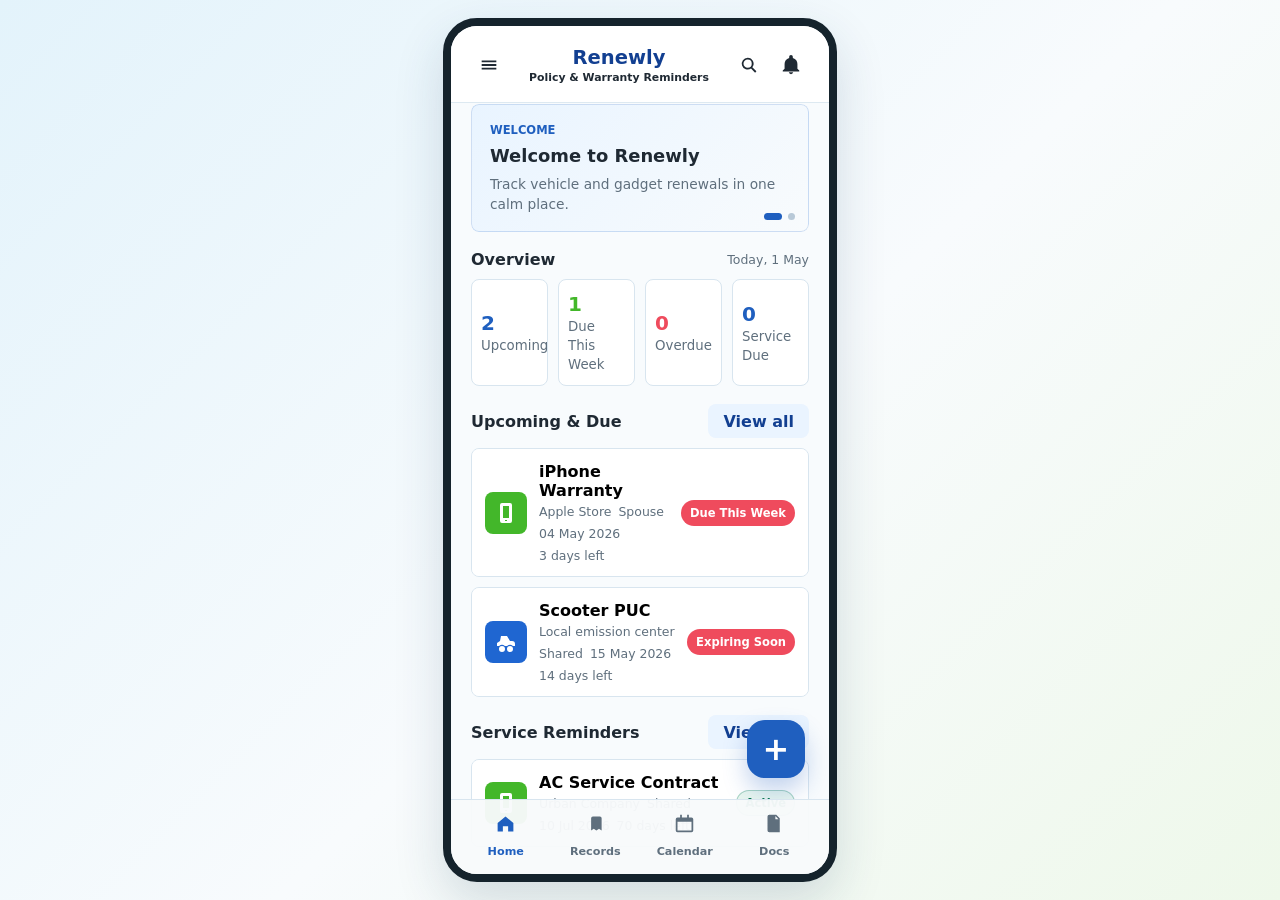
==== android/app/src/main/assets/index.html @ 43bb4f67 "Initial Renewly MVP" ====
<!doctype html>
<html lang="en">
  <head>
    <meta charset="utf-8" />
    <meta name="viewport" content="width=device-width, initial-scale=1" />
    <title>Renewly: Policy & Warranty Reminders</title>
    <link rel="stylesheet" href="styles.css" />
  </head>
  <body>
    <main class="phone-shell" aria-label="Renewly mobile app prototype">
      <section class="app-screen">
        <header class="topbar">
          <button class="header-icon" type="button" data-action="open-settings" aria-label="Open options">
            <svg viewBox="0 0 24 24" aria-hidden="true"><path d="M4 7h16v2H4zm0 4h16v2H4zm0 4h16v2H4z" /></svg>
          </button>
          <div>
            <h1 id="top-title">Renewly</h1>
            <p id="top-subtitle">Policy & Warranty Reminders</p>
          </div>
          <div class="header-actions">
            <button class="header-icon" type="button" data-action="toggle-search" aria-label="Search">
              <svg viewBox="0 0 24 24" aria-hidden="true"><path d="M10.5 4a6.5 6.5 0 0 1 5.14 10.48l4.44 4.44-1.42 1.42-4.44-4.44A6.5 6.5 0 1 1 10.5 4zm0 2a4.5 4.5 0 1 0 0 9 4.5 4.5 0 0 0 0-9z" /></svg>
            </button>
            <button class="header-icon" type="button" data-action="open-notifications" aria-label="Open notifications">
              <svg viewBox="0 0 24 24" aria-hidden="true"><path d="M12 22a2.5 2.5 0 0 0 2.4-2h-4.8A2.5 2.5 0 0 0 12 22zm7-6v-5a7 7 0 0 0-5-6.7V3a2 2 0 0 0-4 0v1.3A7 7 0 0 0 5 11v5l-2 2v1h18v-1z" /></svg>
            </button>
          </div>
        </header>
        <div class="top-search-panel" id="top-search-panel" hidden>
          <label class="search-field">
            <svg viewBox="0 0 24 24" aria-hidden="true"><path d="M10.5 4a6.5 6.5 0 0 1 5.14 10.48l4.44 4.44-1.42 1.42-4.44-4.44A6.5 6.5 0 1 1 10.5 4zm0 2a4.5 4.5 0 1 0 0 9 4.5 4.5 0 0 0 0-9z" /></svg>
            <input id="global-search-input" type="search" placeholder="Search Renewly" />
          </label>
        </div>

        <section class="content active" id="view-home" data-view="home">
          <label class="search-field screen-search">
            <span aria-hidden="true">Search</span>
            <input id="home-search-input" type="search" placeholder="Search home" />
          </label>

          <div class="announcement-carousel" aria-label="Renewly announcements">
            <div class="announcement-track" id="announcement-track">
              <article class="announcement-slide">
                <small>Welcome</small>
                <strong>Welcome to Renewly</strong>
                <span>Track vehicle and gadget renewals in one calm place.</span>
              </article>
              <article class="announcement-slide offer">
                <small>Reminder</small>
                <strong>Keep bills ready</strong>
                <span>Add photos now so renewal time is easier later.</span>
              </article>
            </div>
            <div class="announcement-dots" aria-label="Announcement slides">
              <button class="active" type="button" data-slide-index="0" aria-label="Show welcome slide"></button>
              <button type="button" data-slide-index="1" aria-label="Show reminder slide"></button>
            </div>
          </div>

          <div class="section-heading compact">
            <h2>Overview</h2>
            <small>Today, 1 May</small>
          </div>
          <div class="summary-grid" aria-label="Renewly summary">
            <button type="button" data-summary-filter="upcoming" aria-label="View upcoming records"><span id="summary-upcoming">0</span><small>Upcoming</small></button>
            <button type="button" data-summary-filter="due-week" aria-label="View records due this week"><span id="summary-due-week">0</span><small>Due This Week</small></button>
            <button type="button" data-summary-filter="overdue" aria-label="View overdue records"><span id="summary-overdue">0</span><small>Overdue</small></button>
            <button type="button" data-summary-filter="service" aria-label="View service due records"><span id="summary-service">0</span><small>Service Due</small></button>
          </div>

          <div class="section-heading">
            <h2>Upcoming & Due</h2>
            <button type="button" data-action="show-records">View all</button>
          </div>
          <div class="record-list" id="attention-list"></div>

          <div class="section-heading">
            <h2>Service Reminders</h2>
            <button type="button" data-filter-shortcut="Automobile">View all</button>
          </div>
          <div class="record-list" id="service-list"></div>
        </section>

        <section class="content" id="view-records" data-view="records">
          <div class="toolbar">
            <label class="search-field">
              <span aria-hidden="true">Search</span>
              <input id="search-input" type="search" placeholder="Search records" />
            </label>
            <select id="category-filter" aria-label="Filter records by category">
              <option value="All">All</option>
              <option value="Automobile">Automobiles</option>
              <option value="Electronics">Electronics</option>
            </select>
          </div>
          <div class="record-list" id="record-list"></div>
        </section>

        <section class="content" id="view-calendar" data-view="calendar">
          <label class="search-field screen-search">
            <span aria-hidden="true">Search</span>
            <input id="calendar-search-input" type="search" placeholder="Search calendar" />
          </label>
          <div class="calendar-card">
            <div>
              <p class="eyebrow">May 2026</p>
              <h2>Renewal Calendar</h2>
            </div>
            <div class="calendar-strip" id="calendar-strip"></div>
          </div>
          <div class="section-heading"><h2>Upcoming Timeline</h2></div>
          <div class="timeline" id="timeline-list"></div>
        </section>

        <section class="content" id="view-documents" data-view="documents">
          <label class="search-field screen-search">
            <span aria-hidden="true">Search</span>
            <input id="document-search-input" type="search" placeholder="Search documents" />
          </label>
          <div class="segment-tabs" aria-label="Filter documents">
            <button class="active" type="button" data-document-filter="All">All</button>
            <button type="button" data-document-filter="Automobile">Automobiles</button>
            <button type="button" data-document-filter="Electronics">Electronics</button>
          </div>
          <div class="section-heading">
            <h2>Documents</h2>
            <button type="button" data-action="open-add">Attach new</button>
          </div>
          <div class="document-list" id="document-list"></div>
        </section>

        <section class="content" id="view-settings" data-view="settings">
          <label class="search-field screen-search">
            <span aria-hidden="true">Search</span>
            <input id="settings-search-input" type="search" placeholder="Search settings" />
          </label>
          <div class="settings-group" data-settings-group="reminder defaults 90 days 30 days 7 days 1 day before">
            <h2>Reminder Defaults</h2>
            <label><input type="checkbox" checked data-reminder="90" /> 90 days before</label>
            <label><input type="checkbox" checked data-reminder="30" /> 30 days before</label>
            <label><input type="checkbox" checked data-reminder="7" /> 7 days before</label>
            <label><input type="checkbox" checked data-reminder="1" /> 1 day before</label>
          </div>
          <div class="settings-group" data-settings-group="family labels self spouse child parent shared">
            <h2>Family Labels</h2>
            <div class="chip-row">
              <span>Self</span><span>Spouse</span><span>Child</span><span>Parent</span><span>Shared</span>
            </div>
          </div>
          <div class="settings-group" data-settings-group="privacy backup app lock export reset demo data local first">
            <h2>Privacy & Backup</h2>
            <label><input type="checkbox" id="app-lock-toggle" /> App lock</label>
            <button class="settings-button" type="button" data-action="export-data">Backup now</button>
            <button class="settings-button muted" type="button" data-action="reset-demo">Reset demo data</button>
            <p class="settings-note" id="settings-note">Local-first data is stored in this browser.</p>
          </div>
          <div class="settings-group" data-settings-group="notifications reminder alerts permission android local notifications">
            <h2>Notification Readiness</h2>
            <label><input type="checkbox" id="notification-ready-toggle" /> Prepare reminder alerts</label>
            <p class="settings-note" id="notification-note">Real Android notifications will be connected in the native app step.</p>
          </div>
          <div class="settings-group" data-settings-group="ocr future bill policy warranty card scan">
            <h2>Future OCR</h2>
            <p class="settings-note">OCR is intentionally outside this MVP. For now, attach photos manually and keep records simple.</p>
          </div>
        </section>

        <button class="fab" type="button" data-action="open-add" aria-label="Add record">+</button>

        <nav class="bottom-nav" aria-label="Primary navigation">
          <button class="active" type="button" data-nav="home" aria-label="Home">
            <svg viewBox="0 0 24 24" aria-hidden="true"><path d="M3 11.5 12 4l9 7.5V21h-6v-6H9v6H3z" /></svg>
            <span>Home</span>
          </button>
          <button type="button" data-nav="records" aria-label="Records">
            <svg viewBox="0 0 24 24" aria-hidden="true"><path d="M7 4h10a2 2 0 0 1 2 2v14l-3-2-3 2-3-2-3 2V6a2 2 0 0 1 2-2zm2 5h6v2H9zm0 4h6v2H9z" /></svg>
            <span>Records</span>
          </button>
          <button type="button" data-nav="calendar" aria-label="Calendar">
            <svg viewBox="0 0 24 24" aria-hidden="true"><path d="M7 2h2v3h6V2h2v3h3a2 2 0 0 1 2 2v13a2 2 0 0 1-2 2H4a2 2 0 0 1-2-2V7a2 2 0 0 1 2-2h3zm13 8H4v10h16z" /></svg>
            <span>Calendar</span>
          </button>
          <button type="button" data-nav="documents" aria-label="Documents">
            <svg viewBox="0 0 24 24" aria-hidden="true"><path d="M6 2h8l4 4v16H6a2 2 0 0 1-2-2V4a2 2 0 0 1 2-2zm7 1.5V7h3.5zM8 12h8v2H8zm0 4h8v2H8z" /></svg>
            <span>Docs</span>
          </button>
        </nav>
      </section>
    </main>

    <dialog class="record-dialog" id="record-dialog">
      <form id="record-form" method="dialog">
        <div class="dialog-header">
          <div>
            <p class="eyebrow" id="record-form-mode">New reminder</p>
            <h2 id="record-form-title">Add Record</h2>
          </div>
          <button class="icon-button" type="button" data-action="close-add" aria-label="Close">X</button>
        </div>

        <label>Category
          <select name="category" required>
            <option value="Automobile">Automobile</option>
            <option value="Electronics">Electronics</option>
          </select>
        </label>
        <label>Item name
          <input name="title" required placeholder="Car insurance, iPhone warranty" />
        </label>
        <div class="two-column">
          <label>Type
            <select name="type" required>
              <option>Insurance</option><option>Warranty</option><option>Service</option><option>PUC</option><option>AMC</option>
            </select>
          </label>
          <label>Full name
            <input name="owner" required placeholder="Name as per policy or bill" />
          </label>
        </div>
        <div class="two-column">
          <label>Start date
            <input name="startDate" type="date" required />
          </label>
          <label>Expiry date
            <input name="expiryDate" type="date" required />
          </label>
        </div>
        <label>Provider or seller
          <input name="provider" placeholder="ICICI Lombard, Croma, Apple" />
        </label>
        <div class="two-column">
          <label>Policy / serial no.
            <input name="referenceNumber" placeholder="Policy no., IMEI, serial no." />
          </label>
          <label>Amount / premium
            <input name="amount" inputmode="decimal" placeholder="Example: 12450" />
          </label>
        </div>
        <label>Coverage / value
          <input name="coverageValue" placeholder="IDV, covered value, warranty value" />
        </label>
        <div class="category-fields automobile-fields" data-category-fields="Automobile">
          <div class="two-column">
            <label>Registration no.
              <input name="vehicleNumber" placeholder="MH01AB1234" />
            </label>
            <label>Odometer / service km
              <input name="odometer" inputmode="numeric" placeholder="Example: 45000" />
            </label>
          </div>
        </div>
        <div class="category-fields electronics-fields" data-category-fields="Electronics">
          <div class="two-column">
            <label>Purchase store
              <input name="purchaseStore" placeholder="Croma, Amazon, Apple" />
            </label>
            <label>Warranty type
              <input name="warrantyType" placeholder="Brand, extended, AMC" />
            </label>
          </div>
        </div>
        <label>Document name
          <input name="documentName" placeholder="Bill photo, policy PDF, warranty card" />
        </label>
        <label>Attach photo or file
          <input name="documentFile" type="file" accept="image/*,.pdf" />
        </label>
        <label>Notes
          <textarea name="notes" rows="3" placeholder="Policy number, serial number, service center info"></textarea>
        </label>

        <div class="dialog-actions">
          <button class="ghost-button" type="button" data-action="close-add">Cancel</button>
          <button class="primary-button" type="submit">Save record</button>
        </div>
      </form>
    </dialog>

    <dialog class="record-dialog" id="renewal-dialog">
      <form id="renewal-form" method="dialog">
        <div class="dialog-header">
          <div>
            <p class="eyebrow">Linked renewal</p>
            <h2>Renew Record</h2>
          </div>
          <button class="icon-button" type="button" data-action="close-renewal" aria-label="Close">X</button>
        </div>

        <label>New provider or seller
          <input name="provider" placeholder="Renewal provider" />
        </label>
        <div class="two-column">
          <label>Renewal date
            <input name="renewalDate" type="date" required />
          </label>
          <label>New expiry date
            <input name="expiryDate" type="date" required />
          </label>
        </div>
        <label>Amount paid
          <input name="amount" inputmode="decimal" placeholder="Example: 14500" />
        </label>
        <label>New bill or policy document name
          <input name="documentName" placeholder="Renewal bill, policy PDF, invoice" />
        </label>
        <label>Attach new photo or file
          <input name="documentFile" type="file" accept="image/*,.pdf" />
        </label>
        <label>Renewal notes
          <textarea name="notes" rows="3" placeholder="Coverage changes, plan details, policy number"></textarea>
        </label>

        <div class="dialog-actions">
          <button class="ghost-button" type="button" data-action="close-renewal">Cancel</button>
          <button class="primary-button" type="submit">Save renewal</button>
        </div>
      </form>
    </dialog>

    <dialog class="record-dialog" id="document-dialog">
      <div class="dialog-header">
        <div>
          <p class="eyebrow" id="document-dialog-category">Document</p>
          <h2 id="document-dialog-title">Document Details</h2>
        </div>
        <button class="icon-button" type="button" data-action="close-document" aria-label="Close">X</button>
      </div>
      <div class="document-detail" id="document-detail"></div>
      <div class="dialog-actions">
        <button class="ghost-button" type="button" data-action="close-document">Close</button>
      </div>
    </dialog>

    <dialog class="record-dialog" id="notification-dialog">
      <div class="dialog-header">
        <div>
          <p class="eyebrow">Reminders</p>
          <h2>Upcoming Notifications</h2>
        </div>
        <button class="icon-button" type="button" data-action="close-notifications" aria-label="Close">X</button>
      </div>
      <div class="notification-list" id="notification-list"></div>
      <div class="dialog-actions">
        <button class="ghost-button" type="button" data-action="close-notifications">Close</button>
      </div>
    </dialog>

    <script src="app.js"></script>
  </body>
</html>
---- android/app/src/main/assets/styles.css ----
:root {
  --bg: #eef7fb;
  --surface: #f8fbfd;
  --panel: #ffffff;
  --ink: #1f2933;
  --muted: #5f6f7d;
  --line: #d8e5ef;
  --brand: #1f5fbf;
  --brand-dark: #123f91;
  --brand-soft: #eaf4ff;
  --marine: #0f5f7a;
  --fresh: #43b72a;
  --fresh-soft: #e9f8e6;
  --auto: #1f66d1;
  --electronics: #43b72a;
  --danger: #ef4b5d;
  --warn: #d47708;
  --ok: #168764;
  --dark: #26313b;
  --shadow: 0 20px 50px rgba(24, 63, 94, 0.16);
}

* {
  box-sizing: border-box;
}

body {
  min-height: 100vh;
  margin: 0;
  display: grid;
  place-items: center;
  background: linear-gradient(135deg, #e3f3fb 0%, #f8fbfd 54%, #eef8ea 100%);
  color: var(--ink);
  font-family: Inter, system-ui, -apple-system, BlinkMacSystemFont, "Segoe UI", sans-serif;
  font-family: system-ui, -apple-system, BlinkMacSystemFont, "Segoe UI", sans-serif;
}

button,
input,
select,
textarea {
  font: inherit;
}

button {
  cursor: pointer;
}

.phone-shell {
  width: min(100vw, 430px);
  min-height: 100vh;
  padding: 18px;
}

.app-screen {
  position: relative;
  display: flex;
  flex-direction: column;
  height: calc(100vh - 36px);
  min-height: 720px;
  overflow: hidden;
  border: 8px solid #15232c;
  border-radius: 34px;
  background: var(--surface);
  box-shadow: var(--shadow);
}

.topbar {
  display: flex;
  align-items: center;
  justify-content: space-between;
  gap: 16px;
  padding: 20px 20px 18px;
  background: var(--panel);
  box-shadow: 0 1px 0 rgba(216, 229, 239, 0.8);
}

.topbar > div:not(.header-actions) {
  min-width: 0;
  text-align: center;
}

#top-title {
  color: var(--brand-dark);
  font-size: 1.22rem;
}

#top-subtitle {
  margin: 2px 0 0;
  color: var(--ink);
  font-size: 0.68rem;
  font-weight: 700;
}

.eyebrow {
  margin: 0 0 4px;
  color: var(--brand);
  font-size: 0.75rem;
  font-weight: 800;
  text-transform: uppercase;
  letter-spacing: 0;
}

h1,
h2,
p {
  margin-top: 0;
}

h1 {
  margin-bottom: 0;
  font-size: 1.3rem;
  line-height: 1.18;
}

h2 {
  margin-bottom: 0;
  font-size: 1rem;
}

.icon-button {
  display: grid;
  width: 42px;
  height: 42px;
  place-items: center;
  border: 1px solid var(--line);
  border-radius: 8px;
  background: var(--panel);
  color: var(--ink);
  font-size: 0.75rem;
  font-weight: 800;
}

.header-actions {
  display: flex;
  align-items: center;
  gap: 6px;
}

.header-icon {
  display: grid;
  width: 36px;
  height: 36px;
  place-items: center;
  border: 0;
  border-radius: 8px;
  background: transparent;
  color: var(--ink);
}

.header-icon svg {
  width: 22px;
  height: 22px;
  fill: currentColor;
}

.top-search-panel {
  padding: 0 20px 12px;
  background: var(--panel);
}

.top-search-panel[hidden] {
  display: none;
}

.top-search-panel .search-field {
  min-height: 42px;
  background: #f4f8fb;
}

.top-search-panel svg,
.search-field svg {
  width: 18px;
  height: 18px;
  flex: 0 0 auto;
  fill: var(--brand);
}

.dialog-actions {
  display: flex;
  gap: 10px;
}

.primary-button,
.ghost-button,
.section-heading button {
  min-height: 42px;
  border: 0;
  border-radius: 8px;
  padding: 0 14px;
  font-weight: 800;
}

.primary-button {
  background: var(--brand);
  color: white;
}

.ghost-button,
.section-heading button {
  background: #eef5f4;
  color: var(--ink);
  border: 1px solid transparent;
}

.content {
  display: none;
  flex: 1 1 auto;
  min-height: 0;
  overflow-y: auto;
  padding: 0 20px 118px;
}

.content.active {
  display: block;
}

.search-field.screen-search {
  display: none;
}

.announcement-carousel {
  position: relative;
  margin: 2px 0 18px;
  overflow: hidden;
  border-radius: 8px;
}

.announcement-track {
  display: flex;
  overflow-x: auto;
  scroll-snap-type: x mandatory;
  scroll-behavior: smooth;
  scrollbar-width: none;
}

.announcement-track::-webkit-scrollbar {
  display: none;
}

.announcement-slide {
  flex: 0 0 100%;
  min-height: 126px;
  scroll-snap-align: start;
  border: 1px solid rgba(31, 95, 191, 0.18);
  border-radius: 8px;
  padding: 18px;
  background: linear-gradient(135deg, #e9f4ff 0%, #f8fbfd 100%);
  color: var(--ink);
}

.announcement-slide.offer {
  background: linear-gradient(135deg, #edf9e8 0%, #f8fbfd 100%);
  border-color: rgba(67, 183, 42, 0.22);
}

.announcement-slide small {
  display: block;
  margin-bottom: 8px;
  color: var(--brand);
  font-size: 0.72rem;
  font-weight: 900;
  text-transform: uppercase;
}

.announcement-slide strong {
  display: block;
  margin-bottom: 8px;
  font-size: 1.12rem;
}

.announcement-slide span {
  color: var(--muted);
  font-size: 0.86rem;
  line-height: 1.35;
}

.announcement-dots {
  position: absolute;
  right: 14px;
  bottom: 12px;
  display: flex;
  gap: 6px;
}

.announcement-dots button {
  width: 7px;
  height: 7px;
  border: 0;
  border-radius: 999px;
  padding: 0;
  background: #b8c9d8;
}

.announcement-dots .active {
  width: 18px;
  background: var(--brand);
}

.section-heading.compact {
  margin-top: 0;
}

.section-heading small {
  color: var(--muted);
  font-size: 0.78rem;
}

.summary-grid {
  display: grid;
  grid-template-columns: repeat(4, 1fr);
  gap: 10px;
  margin-bottom: 18px;
}

.summary-grid button {
  min-width: 0;
  min-height: 74px;
  padding: 12px 9px;
  border: 1px solid var(--line);
  border-radius: 8px;
  background: var(--panel);
  color: var(--ink);
  text-align: left;
}

.summary-grid button:active {
  transform: translateY(1px);
}

.summary-grid button:nth-child(1) span,
.summary-grid button:nth-child(4) span {
  color: var(--brand);
}

.summary-grid button:nth-child(2) span {
  color: var(--fresh);
}

.summary-grid button:nth-child(3) span {
  color: var(--danger);
}

.summary-grid span {
  display: block;
  font-size: 1.25rem;
  font-weight: 800;
}

.summary-grid small,
.record-meta,
.document-card small,
.category-tile small,
.timeline small {
  color: var(--muted);
}

.section-heading {
  display: flex;
  align-items: center;
  justify-content: space-between;
  gap: 12px;
  margin: 18px 0 10px;
}

.section-heading button {
  min-height: 34px;
  background: var(--brand-soft);
  color: var(--brand-dark);
  border-color: transparent;
}

.record-list,
.document-list,
.timeline {
  display: grid;
  gap: 10px;
}

.record-wrap,
.record-card,
.document-card,
.settings-group,
.calendar-card {
  border: 1px solid var(--line);
  border-radius: 8px;
  background: var(--panel);
}

.record-wrap {
  overflow: hidden;
}

.record-wrap.expanded {
  border-color: rgba(22, 135, 100, 0.45);
  box-shadow: 0 10px 24px rgba(15, 60, 75, 0.08);
}

.record-card {
  display: grid;
  grid-template-columns: auto 1fr auto;
  align-items: center;
  gap: 12px;
  padding: 13px;
  width: 100%;
  border: 0;
  border-radius: 0;
  text-align: left;
}

.record-icon {
  display: grid;
  width: 42px;
  height: 42px;
  place-items: center;
  border-radius: 8px;
  color: white;
}

.record-icon svg {
  width: 24px;
  height: 24px;
  fill: currentColor;
}

.record-icon.auto {
  background: var(--auto);
}

.record-icon.electronics {
  background: var(--electronics);
}

.record-card strong {
  display: block;
  margin-bottom: 4px;
}

.record-meta {
  display: flex;
  flex-wrap: wrap;
  gap: 7px;
  font-size: 0.78rem;
}

.status {
  border-radius: 999px;
  padding: 5px 8px;
  color: white;
  font-size: 0.72rem;
  font-weight: 800;
  white-space: nowrap;
}

.status.active {
  border: 1px solid rgba(22, 135, 100, 0.32);
  background: #e8f6ef;
  color: #0b7550;
}

.status.soon,
.status.service {
  border: 1px solid rgba(239, 75, 93, 0.32);
  background: var(--danger);
  color: white;
}

.status.expired {
  border: 1px solid rgba(239, 75, 93, 0.32);
  background: #fff0f2;
  color: #c92f40;
}

.status.archived {
  background: #667085;
}

.inline-detail {
  display: grid;
  gap: 12px;
  border-top: 1px solid var(--line);
  padding: 13px;
  background: #f8fbfa;
}

.detail-grid {
  display: grid;
  grid-template-columns: 1fr 1fr;
  gap: 8px;
}

.detail-grid div {
  min-width: 0;
  border-radius: 8px;
  padding: 10px;
  background: #eef5f4;
}

.detail-grid .wide {
  grid-column: 1 / -1;
}

.detail-grid span {
  display: block;
  margin-bottom: 3px;
  color: var(--muted);
  font-size: 0.68rem;
  font-weight: 900;
  text-transform: uppercase;
}

.detail-grid strong {
  display: block;
  overflow-wrap: anywhere;
  font-size: 0.82rem;
}

.inline-actions {
  display: grid;
  grid-template-columns: repeat(2, minmax(0, 1fr));
  gap: 8px;
}

.inline-actions button {
  min-height: 40px;
  border: 0;
  border-radius: 8px;
  background: #e9f1f3;
  color: var(--ink);
  font-weight: 900;
}

.inline-actions .primary-inline {
  grid-column: 1 / -1;
  background: var(--brand);
  color: white;
}

.comparison-note {
  border-radius: 8px;
  padding: 11px;
  background: #eef5f4;
  color: var(--muted);
  font-size: 0.82rem;
  font-weight: 700;
}

.renewal-history {
  display: grid;
  gap: 8px;
}

.renewal-history > strong {
  font-size: 0.86rem;
}

.renewal-history article {
  display: grid;
  gap: 3px;
  border-radius: 8px;
  padding: 10px;
  background: #eef5f4;
}

.renewal-history span,
.renewal-history small {
  color: var(--muted);
  font-size: 0.76rem;
}

.category-grid {
  display: grid;
  grid-template-columns: repeat(2, 1fr);
  gap: 10px;
}

.category-tile {
  min-height: 118px;
  border: 1px solid var(--line);
  border-radius: 8px;
  padding: 14px;
  background: var(--panel);
  color: var(--ink);
  text-align: left;
}

.category-tile span {
  display: block;
  margin-bottom: 12px;
  font-size: 0.82rem;
  font-weight: 900;
}

.category-tile strong,
.category-tile small {
  display: block;
}

.toolbar {
  display: grid;
  grid-template-columns: 1fr;
  gap: 10px;
  margin-bottom: 14px;
}

.toolbar .search-field {
  display: none;
}

.segment-tabs {
  display: grid;
  grid-template-columns: repeat(3, 1fr);
  gap: 0;
  margin-bottom: 14px;
  border-bottom: 1px solid var(--line);
}

.segment-tabs button {
  min-height: 44px;
  border: 0;
  border-bottom: 2px solid transparent;
  background: transparent;
  color: var(--muted);
  font-size: 0.8rem;
  font-weight: 800;
}

.segment-tabs .active {
  border-bottom-color: var(--brand);
  color: var(--brand-dark);
}

.search-field {
  display: flex;
  align-items: center;
  gap: 8px;
  min-width: 0;
  border: 1px solid var(--line);
  border-radius: 8px;
  padding: 0 12px;
  background: var(--panel);
}

.search-field input,
.toolbar select,
.record-dialog input,
.record-dialog select,
.record-dialog textarea {
  width: 100%;
  min-height: 42px;
  border: 1px solid var(--line);
  border-radius: 8px;
  padding: 0 12px;
  background: white;
  color: var(--ink);
}

.search-field input {
  border: 0;
  padding: 0;
  outline: 0;
}

.search-field span {
  color: var(--muted);
  font-size: 0.75rem;
  font-weight: 800;
}

.calendar-card {
  padding: 16px;
}

.calendar-strip {
  display: grid;
  grid-template-columns: repeat(7, 1fr);
  gap: 5px;
  margin-top: 14px;
}

.calendar-strip span {
  display: grid;
  min-height: 34px;
  place-items: center;
  border-radius: 8px;
  background: #eef5f4;
  color: var(--muted);
  font-weight: 800;
}

.calendar-strip .marked {
  background: var(--brand-soft);
  color: var(--brand-dark);
}

.timeline-item {
  display: grid;
  grid-template-columns: 56px 1fr;
  gap: 12px;
  width: 100%;
  padding: 13px;
  border: 1px solid var(--line);
  border-radius: 8px;
  background: var(--panel);
  color: var(--ink);
  text-align: left;
}

.timeline-date {
  display: grid;
  min-height: 48px;
  place-items: center;
  border-radius: 8px;
  background: #eef5f4;
  font-weight: 800;
}

.document-card {
  width: 100%;
  padding: 14px;
  text-align: left;
}

.document-card strong,
.document-card small {
  display: block;
}

.document-detail {
  display: grid;
  gap: 12px;
  padding: 18px;
}

.document-group {
  overflow: hidden;
  border: 1px solid var(--line);
  border-radius: 8px;
  background: var(--panel);
}

.document-group + .document-group {
  margin-top: 12px;
}

.document-group-header {
  display: grid;
  grid-template-columns: auto 1fr auto;
  align-items: center;
  gap: 12px;
  padding: 14px;
  border-bottom: 1px solid var(--line);
}

.document-group-header strong,
.document-group-header small {
  display: block;
}

.document-group-header small {
  color: var(--muted);
  font-size: 0.78rem;
}

.document-group-header > span:last-child {
  color: var(--ink);
  font-size: 1rem;
  font-weight: 900;
}

.document-row {
  display: grid;
  grid-template-columns: 54px 1fr auto;
  align-items: center;
  gap: 12px;
  width: 100%;
  min-height: 76px;
  border: 0;
  border-bottom: 1px solid var(--line);
  padding: 10px 14px;
  background: var(--panel);
  color: var(--ink);
  text-align: left;
}

.document-row:last-child {
  border-bottom: 0;
}

.document-row strong,
.document-row small {
  display: block;
}

.document-row small {
  color: var(--muted);
  font-size: 0.78rem;
  line-height: 1.35;
}

.document-row > span:last-child {
  color: var(--muted);
  font-weight: 900;
}

.doc-thumb {
  display: grid;
  width: 54px;
  height: 54px;
  place-items: center;
  overflow: hidden;
  border: 1px solid var(--line);
  border-radius: 8px;
  background: #f4f8fb;
  color: var(--danger);
  font-size: 0.72rem;
  font-weight: 900;
}

.doc-thumb img {
  width: 100%;
  height: 100%;
  object-fit: cover;
}

.document-preview {
  display: grid;
  gap: 8px;
  place-items: center;
  min-height: 156px;
  border: 1px dashed #abc0c7;
  border-radius: 8px;
  padding: 18px;
  background: #f3f8f7;
  text-align: center;
}

.document-preview span {
  display: grid;
  width: 58px;
  height: 58px;
  place-items: center;
  border-radius: 8px;
  background: var(--brand);
  color: white;
  font-weight: 900;
}

.document-preview img {
  display: block;
  width: 100%;
  max-height: 260px;
  object-fit: contain;
  border-radius: 8px;
  background: white;
}

.document-preview small {
  color: var(--muted);
  line-height: 1.4;
}

.notification-list {
  display: grid;
  gap: 10px;
  padding: 18px;
}

.notification-item {
  display: grid;
  grid-template-columns: auto 1fr auto;
  align-items: center;
  gap: 12px;
  width: 100%;
  border: 1px solid var(--line);
  border-radius: 8px;
  padding: 12px;
  background: var(--panel);
  color: var(--ink);
  text-align: left;
}

.notification-item strong,
.notification-item small {
  display: block;
}

.notification-item small {
  color: var(--muted);
  font-size: 0.76rem;
  line-height: 1.35;
}

.settings-group {
  display: grid;
  gap: 12px;
  margin-bottom: 12px;
  padding: 16px;
}

.settings-group label {
  display: flex;
  align-items: center;
  gap: 10px;
}

.settings-button {
  min-height: 42px;
  border: 0;
  border-radius: 8px;
  background: var(--brand);
  color: white;
  font-weight: 800;
}

.settings-button.muted {
  background: #e9f1f3;
  color: var(--ink);
}

.settings-note {
  margin-bottom: 0;
  color: var(--muted);
  font-size: 0.82rem;
  line-height: 1.4;
}

.category-fields[hidden] {
  display: none;
}

.chip-row {
  display: flex;
  flex-wrap: wrap;
  gap: 8px;
}

.chip-row span {
  border-radius: 999px;
  padding: 7px 10px;
  background: var(--brand-soft);
  color: var(--brand-dark);
  font-size: 0.82rem;
  font-weight: 800;
}

.fab {
  position: absolute;
  right: 24px;
  bottom: 96px;
  display: grid;
  width: 58px;
  height: 58px;
  place-items: center;
  border: 0;
  border-radius: 18px;
  background: var(--brand);
  color: white;
  box-shadow: 0 12px 24px rgba(31, 95, 191, 0.28);
  font-size: 2rem;
  font-weight: 600;
}

.bottom-nav {
  position: absolute;
  inset-inline: 0;
  bottom: 0;
  display: grid;
  grid-template-columns: repeat(4, 1fr);
  gap: 4px;
  border-top: 1px solid var(--line);
  padding: 8px 12px 12px;
  background: rgba(248, 250, 251, 0.96);
}

.bottom-nav button {
  display: grid;
  gap: 4px;
  min-height: 54px;
  place-items: center;
  border: 0;
  border-radius: 8px;
  background: transparent;
  color: var(--muted);
  font-size: 0.72rem;
  font-weight: 800;
}

.bottom-nav svg {
  width: 21px;
  height: 21px;
  fill: currentColor;
}

.bottom-nav span {
  font-size: 0.7rem;
  font-weight: 900;
}

.bottom-nav .active {
  background: transparent;
  color: var(--brand);
}

.record-dialog {
  width: min(92vw, 390px);
  max-height: calc(100dvh - 28px);
  border: 0;
  border-radius: 16px;
  padding: 0;
  background: var(--panel);
  color: var(--ink);
  box-shadow: var(--shadow);
  overflow-y: auto;
  overscroll-behavior: contain;
}

.record-dialog::backdrop {
  background: rgba(14, 24, 34, 0.48);
}

.record-dialog form {
  display: grid;
  gap: 14px;
}

.record-dialog form {
  padding: 18px;
}

.dialog-header {
  display: flex;
  align-items: flex-start;
  justify-content: space-between;
  gap: 12px;
}

.record-dialog > .dialog-header {
  padding: 18px 18px 0;
}

.record-dialog label {
  display: grid;
  gap: 6px;
  color: var(--muted);
  font-size: 0.82rem;
  font-weight: 800;
}

.record-dialog textarea {
  min-height: 82px;
  padding-block: 10px;
  resize: vertical;
}

.two-column {
  display: grid;
  grid-template-columns: 1fr 1fr;
  gap: 10px;
}

.dialog-actions {
  justify-content: flex-end;
}

.dialog-actions.wrap {
  flex-wrap: wrap;
  justify-content: stretch;
}

.dialog-actions.wrap button {
  flex: 1 1 auto;
}

.dialog-actions .ghost-button {
  background: #eef5f4;
  color: var(--ink);
  border-color: transparent;
}

.detail-body {
  display: grid;
  gap: 12px;
}

.detail-line {
  display: grid;
  gap: 4px;
  padding: 12px;
  border-radius: 8px;
  background: #eef5f4;
}

.detail-line span {
  color: var(--muted);
  font-size: 0.75rem;
  font-weight: 800;
  text-transform: uppercase;
}

.empty-state {
  padding: 18px;
  border: 1px dashed #adc0c7;
  border-radius: 8px;
  color: var(--muted);
  text-align: center;
}

.action-empty {
  display: grid;
  gap: 10px;
  justify-items: center;
  background: var(--panel);
}

.action-empty strong {
  color: var(--ink);
}

.action-empty span {
  max-width: 280px;
  font-size: 0.86rem;
  line-height: 1.4;
}

@media (max-width: 520px) {
  body {
    display: block;
    background: var(--surface);
  }

  .phone-shell {
    width: 100%;
    min-height: 100vh;
    padding: 0;
  }

  .app-screen {
    height: 100dvh;
    min-height: 100dvh;
    border: 0;
    border-radius: 0;
    box-shadow: none;
  }

  .topbar {
    padding-top: 16px;
  }

  .record-dialog {
    width: 100vw;
    max-width: 100vw;
    max-height: 74dvh;
    margin: auto 0 0;
    border-radius: 18px 18px 0 0;
  }

  .record-dialog form {
    padding: 16px 14px 20px;
  }

  .dialog-header {
    position: sticky;
    top: 0;
    z-index: 2;
    margin: -16px -14px 0;
    padding: 16px 14px 10px;
    background: var(--panel);
    border-bottom: 1px solid var(--line);
  }

  .dialog-actions {
    position: sticky;
    bottom: 0;
    z-index: 2;
    margin: 0 -14px -20px;
    padding: 12px 14px 20px;
    background: var(--panel);
    border-top: 1px solid var(--line);
  }

  .dialog-actions.wrap button {
    min-width: 88px;
  }
}
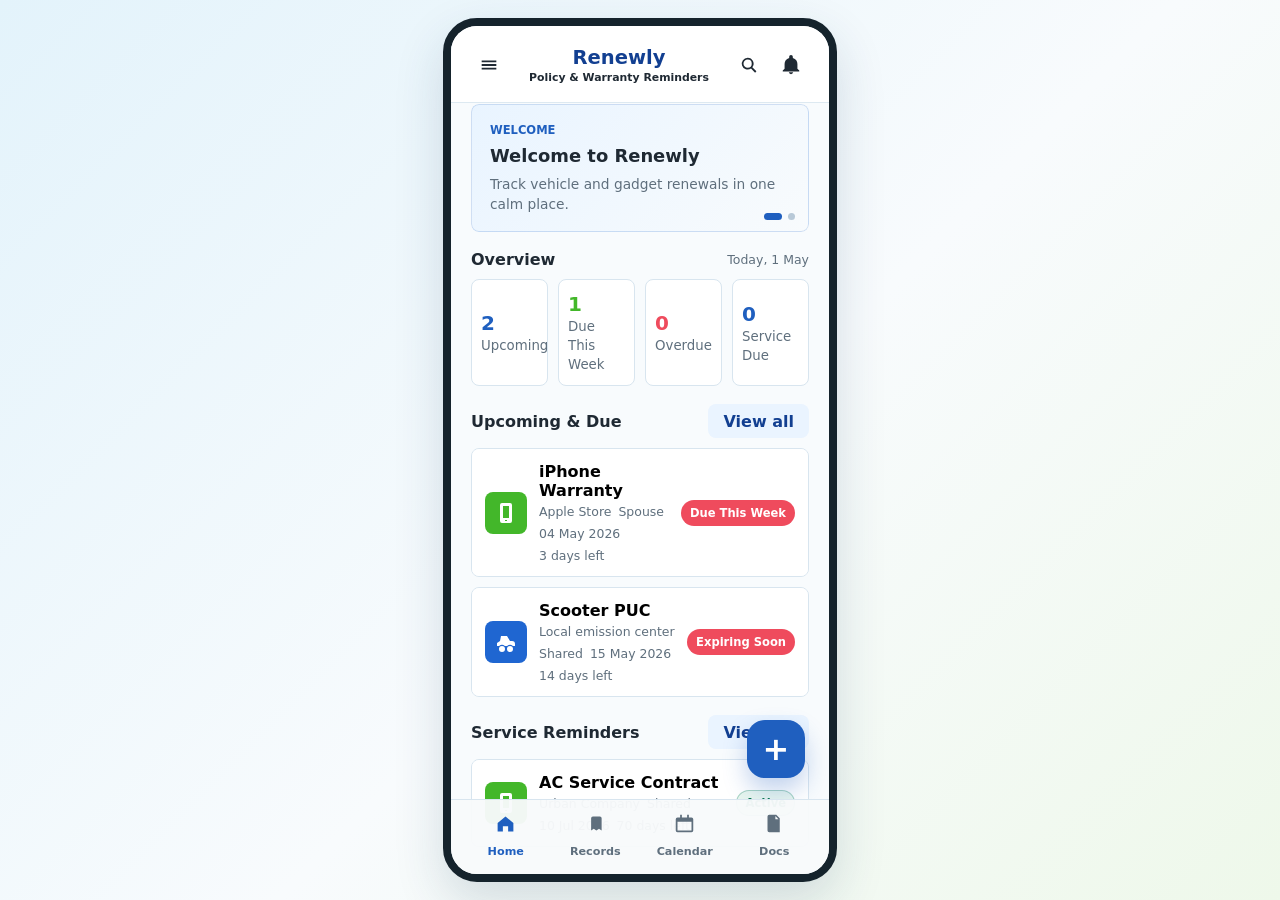
==== commit 1062e1f7: "Add accessible privacy policy link" ====
--- a/android/app/src/main/assets/index.html
+++ b/android/app/src/main/assets/index.html
@@ -151,6 +151,7 @@
           <div class="settings-group" data-settings-group="privacy backup app lock export reset demo data local first">
             <h2>Privacy & Backup</h2>
             <label><input type="checkbox" id="app-lock-toggle" /> App lock</label>
+            <button class="settings-button secondary" type="button" data-action="open-privacy">Privacy policy</button>
             <button class="settings-button" type="button" data-action="export-data">Backup now</button>
             <button class="settings-button muted" type="button" data-action="reset-demo">Reset demo data</button>
             <p class="settings-note" id="settings-note">Local-first data is stored in this browser.</p>
@@ -158,7 +159,7 @@
           <div class="settings-group" data-settings-group="notifications reminder alerts permission android local notifications">
             <h2>Notification Readiness</h2>
             <label><input type="checkbox" id="notification-ready-toggle" /> Prepare reminder alerts</label>
-            <p class="settings-note" id="notification-note">Real Android notifications will be connected in the native app step.</p>
+            <p class="settings-note" id="notification-note">In the Android app, this asks for notification permission and schedules renewal reminders.</p>
           </div>
           <div class="settings-group" data-settings-group="ocr future bill policy warranty card scan">
             <h2>Future OCR</h2>
--- a/android/app/src/main/assets/styles.css
+++ b/android/app/src/main/assets/styles.css
@@ -27,6 +27,7 @@
 body {
   min-height: 100vh;
   margin: 0;
+  overflow-x: hidden;
   display: grid;
   place-items: center;
   background: linear-gradient(135deg, #e3f3fb 0%, #f8fbfd 54%, #eef8ea 100%);
@@ -730,6 +731,8 @@
   display: grid;
   gap: 12px;
   padding: 18px;
+  min-height: 0;
+  overflow-y: auto;
 }
 
 .document-group {
@@ -916,6 +919,11 @@
 .settings-button.muted {
   background: #e9f1f3;
   color: var(--ink);
+}
+
+.settings-button.secondary {
+  background: var(--brand-soft);
+  color: var(--brand-dark);
 }
 
 .settings-note {
@@ -1015,6 +1023,13 @@
   overscroll-behavior: contain;
 }
 
+#document-dialog[open],
+#notification-dialog[open] {
+  display: flex;
+  flex-direction: column;
+  overflow: hidden;
+}
+
 .record-dialog::backdrop {
   background: rgba(14, 24, 34, 0.48);
 }
@@ -1148,11 +1163,17 @@
   }
 
   .record-dialog {
-    width: 100vw;
-    max-width: 100vw;
-    max-height: 74dvh;
+    width: calc(100vw - 20px);
+    max-width: calc(100vw - 20px);
+    max-height: calc(100dvh - 20px);
     margin: auto 0 0;
     border-radius: 18px 18px 0 0;
+  }
+
+  #document-dialog,
+  #notification-dialog {
+    margin: auto;
+    border-radius: 16px;
   }
 
   .record-dialog form {
@@ -1179,6 +1200,28 @@
     border-top: 1px solid var(--line);
   }
 
+  #document-dialog .dialog-header,
+  #notification-dialog .dialog-header {
+    margin: 0;
+    padding: 14px 14px 10px;
+  }
+
+  #document-dialog .dialog-actions,
+  #notification-dialog .dialog-actions {
+    margin: 0;
+    padding: 10px 14px 14px;
+  }
+
+  .document-detail,
+  .notification-list {
+    padding: 14px;
+  }
+
+  .document-preview {
+    min-height: 132px;
+    padding: 14px;
+  }
+
   .dialog-actions.wrap button {
     min-width: 88px;
   }
